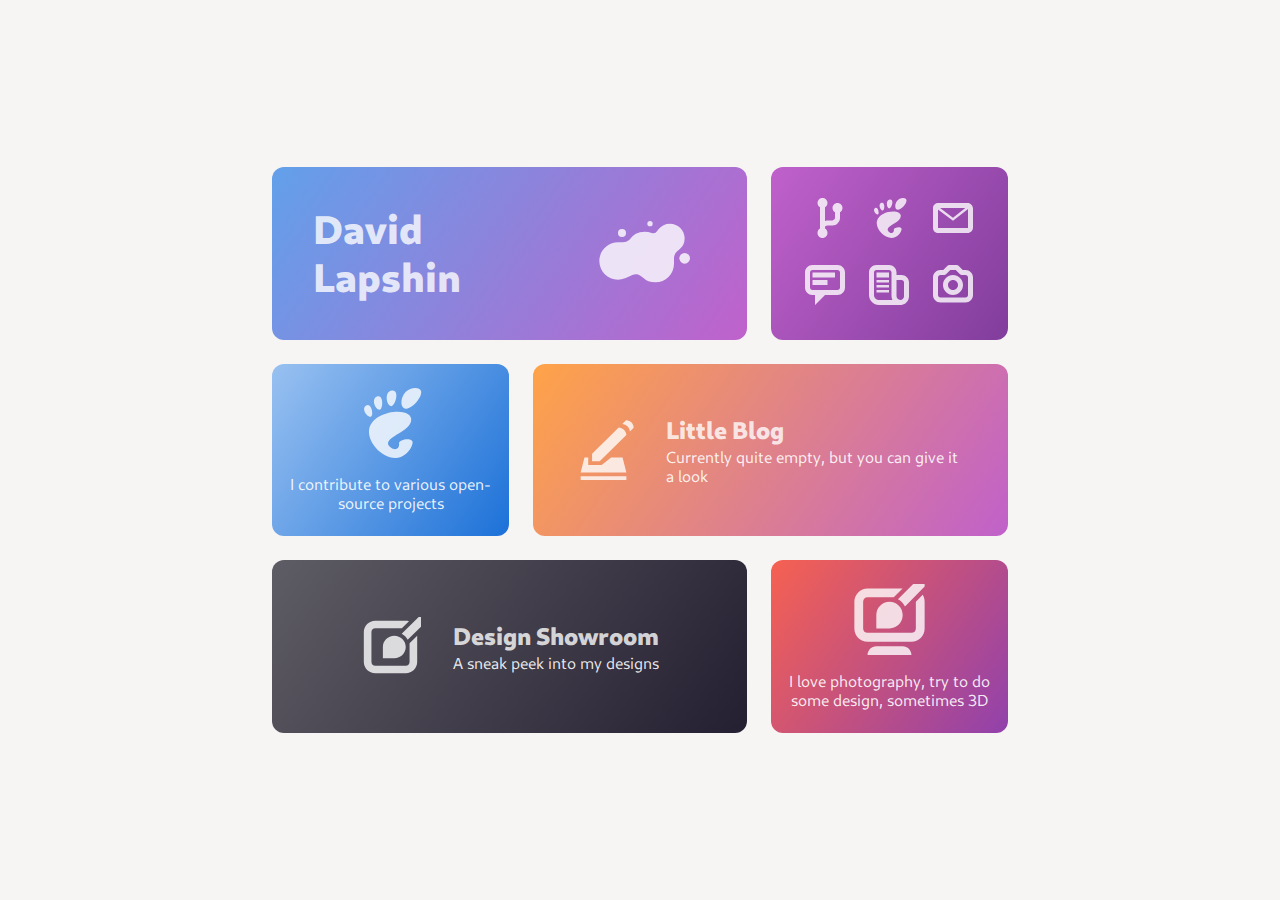
==== index.html @ 5735368d "chore: Link to blog" ====
<!DOCTYPE html>
<html lang="en-US">

<head>
  <link rel="stylesheet" href="styles.css" />
  <link rel="icon" href="favicon.gif" />
  <meta charset="UTF-8" />
  <meta name="viewport" content="width=device-width, initial-scale=1" />

  <title>David Lapshin</title>
  <meta name="author" content="David Lapshin" />
  <meta name="Description" content="Passionate designer, translator, and FOSS contributor." />
  <meta name="keywords" content="developer, designer, GNOME" />

  <meta property="og:type" content="website" />
  <meta property="og:title" content="David Lapshin" />
  <meta property="og:description" content="Passionate designer, translator, and FOSS contributor." />
  <meta property="og:image" content="https://daudix-ufo.github.io/img/og-image.png" />
  <meta property="og:image:width" content="512" />
  <meta property="og:image:height" content="512" />
  <meta property="og:image:alt" content="A simple representation of metaballs" />


</head>

<body>


  <div class="container">
    <div class="main">

      <div class="card card-wide card-header">
        <h1 class="header">David Lapshin</h1>
        <img class="profile-picture" src="img/daudix-icon.svg" alt="A simple representation of metaballs" />
      </div>

      <div class="card card-square card-social">
        <div class="card-social-row">
          <a href="https://github.com/daudix-UFO">
            <img class="social-icon" src="img/branch-symbolic.svg" alt="My GitHub profile" />
          </a>
          <a href="https://gitlab.gnome.org/daudix-UFO">
            <img class="social-icon" src="img/start-here-symbolic.svg" alt="My Gnome GitLab profile" />
          </a>
          <a href="mailto:ddaudix@gmail.com">
            <img class="social-icon" src="img/mail-symbolic.svg" alt="My Matrix account" />
          </a>
        </div>
        <div class="card-social-row">
          <a href="https://matrix.to/#/@daudix_ufo:matrix.org">
            <img class="social-icon" src="img/chat-bubble-text-symbolic.svg" alt="My Reddit account" />
          </a>
          <a href="https://mstdn.social/@Daudix" rel="me">
            <img class="social-icon" src="img/newspaper-symbolic.svg" alt="My Mastodon account" />
          </a>
          <a href="https://pixey.org/@Daudix">
            <img class="social-icon" src="img/camera-photo-symbolic.svg" alt="My Pixelfed account" />
          </a>
        </div>
      </div>

      <div class="card card-square card-info card-info-blue">
        <img class="info-image" src="img/start-here-symbolic.svg" alt="Gnome" />
        <p class="info-text">I contribute to various open-source projects</p>
      </div>

      <a href="https://daudix-ufo.github.io/blog" class="card card-wide card-project card-link card-info-orange">
        <img class="link-image" src="img/editor-symbolic.svg" alt="Editor symbolic" />
        <div class="link-about">
          <h2 class="link-title">Little Blog</h2>
          <p class="link-description">Currently quite empty, but you can give it a look</p>
        </div>
      </a>

      <a href="https://daudix.undo.it/works" class="card card-wide card-project card-link card-info-red">
        <img class="link-image" src="img/design-symbolic.svg" alt="Design symbolic" />
        <div class="link-about">
          <h2 class="link-title">Design Showroom</h2>
          <p class="link-description">A sneak peek into my designs</p>
        </div>
      </a>

      <div class="card card-square card-info card-info-purple">
        <img class="info-image" src="img/brush-monitor-symbolic.svg" />
        <p class="info-text">I love photography, try to do some design, sometimes 3D</p>
      </div>

    </div>
  </div>


</body>

</html>
---- styles.css ----
/* ## General Setup */
:root {
  --blue1: rgb(153, 193, 241);
  --blue2: rgb(98, 160, 234);
  --blue3: rgb(53, 132, 228);
  --blue4: rgb(28, 113, 216);
  --blue5: rgb(26, 95, 180);
  --green1: rgb(143, 240, 164);
  --green2: rgb(87, 227, 137);
  --green3: rgb(51, 209, 122);
  --green4: rgb(46, 194, 126);
  --green5: rgb(38, 162, 105);
  --yellow1: rgb(249, 240, 107);
  --yellow2: rgb(248, 228, 92);
  --yellow3: rgb(246, 211, 45);
  --yellow4: rgb(245, 194, 17);
  --yellow5: rgb(229, 165, 10);
  --orange1: rgb(255, 190, 111);
  --orange2: rgb(255, 163, 72);
  --orange3: rgb(255, 120, 0);
  --orange4: rgb(230, 97, 0);
  --orange5: rgb(198, 70, 0);
  --red1: rgb(246, 97, 81);
  --red2: rgb(237, 51, 59);
  --red3: rgb(224, 27, 36);
  --red4: rgb(192, 28, 40);
  --red5: rgb(165, 29, 45);
  --purple1: rgb(220, 138, 221);
  --purple2: rgb(192, 97, 203);
  --purple3: rgb(145, 65, 172);
  --purple4: rgb(129, 61, 156);
  --purple5: rgb(97, 53, 131);
  --brown1: rgb(205, 171, 143);
  --brown2: rgb(181, 131, 90);
  --brown3: rgb(152, 106, 68);
  --brown4: rgb(134, 94, 60);
  --brown5: rgb(99, 69, 44);
  --light1: rgb(255, 255, 255);
  --light2: rgb(246, 245, 244);
  --light3: rgb(222, 221, 218);
  --light4: rgb(192, 191, 188);
  --light5: rgb(154, 153, 150);
  --dark1: rgb(119, 118, 123);
  --dark2: rgb(94, 92, 100);
  --dark3: rgb(61, 56, 70);
  --dark4: rgb(36, 31, 49);
  --dark5: rgb(0, 0, 0);

  --text1: rgba(255, 255, 255, 0.8);
  --text2: rgba(255, 255, 255, 0.9);
  --text3: rgb(85, 85, 85);
  --text4: rgb(119, 119, 119);
  --text5: rgb(170, 170, 170);
  --border: rgba(120, 120, 120, 0.4);
  --background-color: rgb(255, 255, 255);
  --background-color-dark: rgb(36, 36, 36);

  --card-size: 12em;
  /* Used to conveniently scale cards */
}

@font-face {
  font-family: "Cantarell";
  font-weight: 100 900;
  font-display: swap;
  font-style: normal;
  font-named-instance: "Regular";
  src: url("fonts/Cantarell-VF.woff2") format("woff2"),
    url("fonts/Cantarell-VF.otf") format("opentype");
}

* {
  box-sizing: border-box;
  margin: 0;
  padding: 0;
  font-family: "Cantarell";
  font-weight: 400;
  text-decoration: none;
}

body {
  background-color: var(--light2);
}

.container {
  display: flex;
  align-items: center;
  align-content: center;
  min-height: 100vh;
}

.main {
  padding: 1.5em 1em;
  width: clamp(350px, 100%, calc(var(--card-size) * 4));
  margin: auto;
  display: flex;
  flex-wrap: wrap;
  gap: 1.5em;
}

/* ## Global Card Styles */
.card {
  /* Edit the `--card-size` variable in the top of this document*/
  height: calc(var(--card-size) - var(--card-size) / 10);
  border-radius: 12px;
  /* Used for layout debugging: */
  /* border: 1px solid red; */
}

.card-square {
  flex-basis: var(--card-size);
  flex-grow: 1;
}

.card-wide {
  flex-basis: calc(var(--card-size) * 2);
  flex-grow: 2;
}

/* ## Header Card */
.card-header {
  background: linear-gradient(125deg, var(--blue2) 0%, var(--purple2) 100%);
  display: flex;
  align-items: center;
  justify-content: space-around;
  padding: 0.5em;
}

.header {
  color: var(--text1);
  width: 5em;
  font-size: 2.5rem;
  font-weight: 900;
  font-variation-settings: "wght" 900;
}

.profile-picture {
  height: 8em;
  opacity: 0.8;
}

/* ## Social Card */
.card-social {
  background: linear-gradient(125deg, var(--purple2) 0%, var(--purple4) 100%);
  display: flex;
  flex-wrap: wrap;
  justify-content: center;
  align-content: center;
  padding: calc(var(--card-size) / 7);
  gap: 1.5em;
}

.card-social-row {
  display: flex;
  justify-content: center;
  align-items: center;
  gap: inherit;
}

.social-icon {
  height: 2.5em;
  opacity: 0.8;
  transition: transform 100ms;
}

.social-icon:hover {
  transform: scale(1.05);
}

.social-icon:active {
  transform: scale(0.95);
}

/* ## Info Cards */
.card-info {
  padding: 1em;
  display: flex;
  flex-direction: column;
  justify-content: space-around;
}

.info-image {
  height: 50%;
  opacity: 0.8;
}

.info-text {
  color: var(--text2);
  text-align: center;
}

.card-info-blue {
  background: linear-gradient(125deg, var(--blue1) 0%, var(--blue4) 100%);
}

.card-info-purple {
  background: linear-gradient(125deg, var(--red1) 0%, var(--purple3) 100%);
}

.card-info-orange {
  background: linear-gradient(125deg, var(--orange2) 0%, var(--purple2) 100%);
}

.card-info-red {
  background: linear-gradient(125deg, var(--dark2) 0%, var(--dark4) 100%);
}

/* ## Project Cards */
.card-project {
  border: 1px solid var(--border);
  display: flex;
  justify-content: center;
  align-items: center;
  padding: 0 2.5em;
  gap: 2em;
}

.project-image {
  height: 35%;
}

.project-about {
  display: flex;
  flex-direction: column;
  gap: 0.2rem;
}

.project-title {
  font-size: 1.5rem;
  font-weight: 900;
  font-variation-settings: "wght" 900;
  color: var(--text3);
}

.project-description {
  font-size: 1rem;
  color: var(--text4);
}

/* ## Link Cards */
.card-link {
  border: none;
  transition: transform 100ms;
}

.card-link:active {
  transform: scale(0.95);
}

.link-image {
  height: 35%;
  opacity: 0.8;
}

.link-about {
  display: flex;
  flex-direction: column;
  gap: 0.2rem;
}

.link-title {
  font-size: 1.5rem;
  font-weight: 900;
  font-variation-settings: "wght" 900;
  color: var(--text1);
}

.link-description {
  font-size: 1rem;
  color: var(--text2);
}

@media (prefers-color-scheme: dark) {
  body {
    filter: invert(100%) hue-rotate(180deg);
  }

  html {
    background-color: var(--dark5);
  }
}

/* @media (prefers-color-scheme: dark) {
  body {
    background-color: var(--background-color-dark);
  }

  .project-title {
    color: var(--text5);
  }
} */
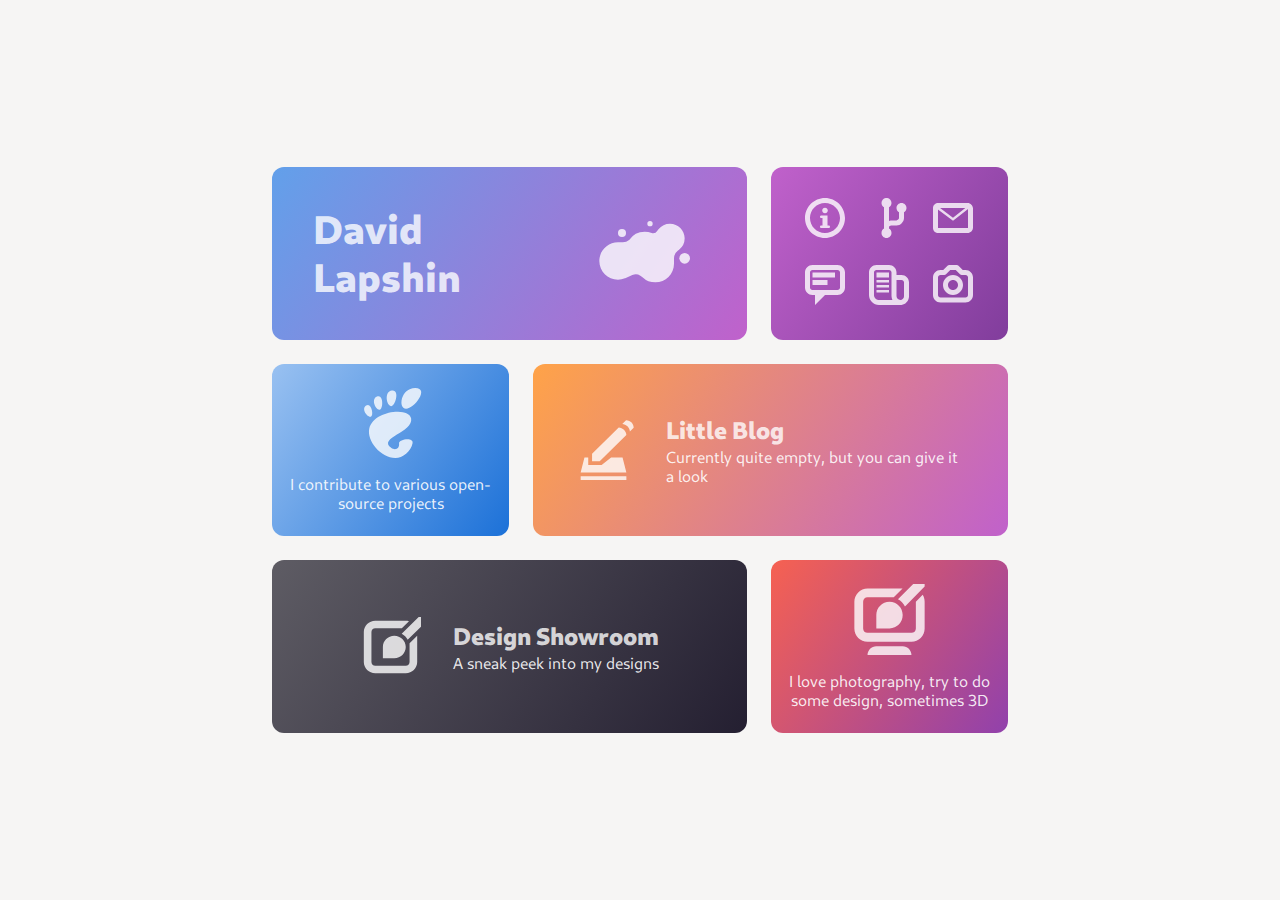
==== commit 05c20c62: "feat: Add info page" ====
--- a/index.html
+++ b/index.html
@@ -36,19 +36,19 @@
 
       <div class="card card-square card-social">
         <div class="card-social-row">
+          <a href="info.html">
+            <img class="social-icon" src="img/help-about-symbolic.svg" alt="My info page" />
+          </a>
           <a href="https://github.com/daudix-UFO">
             <img class="social-icon" src="img/branch-symbolic.svg" alt="My GitHub profile" />
           </a>
-          <a href="https://gitlab.gnome.org/daudix-UFO">
-            <img class="social-icon" src="img/start-here-symbolic.svg" alt="My Gnome GitLab profile" />
-          </a>
           <a href="mailto:ddaudix@gmail.com">
-            <img class="social-icon" src="img/mail-symbolic.svg" alt="My Matrix account" />
+            <img class="social-icon" src="img/mail-symbolic.svg" alt="My mail adress" />
           </a>
         </div>
         <div class="card-social-row">
           <a href="https://matrix.to/#/@daudix_ufo:matrix.org">
-            <img class="social-icon" src="img/chat-bubble-text-symbolic.svg" alt="My Reddit account" />
+            <img class="social-icon" src="img/chat-bubble-text-symbolic.svg" alt="My Matrix account" />
           </a>
           <a href="https://mstdn.social/@Daudix" rel="me">
             <img class="social-icon" src="img/newspaper-symbolic.svg" alt="My Mastodon account" />
@@ -72,7 +72,7 @@
         </div>
       </a>
 
-      <a href="https://daudix.undo.it/works" class="card card-wide card-project card-link card-info-red">
+      <a href="works.html" class="card card-wide card-project card-link card-info-dark">
         <img class="link-image" src="img/design-symbolic.svg" alt="Design symbolic" />
         <div class="link-about">
           <h2 class="link-title">Design Showroom</h2>
@@ -91,4 +91,4 @@
 
 </body>
 
-</html>
+</html>--- a/styles.css
+++ b/styles.css
@@ -201,7 +201,7 @@
   background: linear-gradient(125deg, var(--orange2) 0%, var(--purple2) 100%);
 }
 
-.card-info-red {
+.card-info-dark {
   background: linear-gradient(125deg, var(--dark2) 0%, var(--dark4) 100%);
 }
 
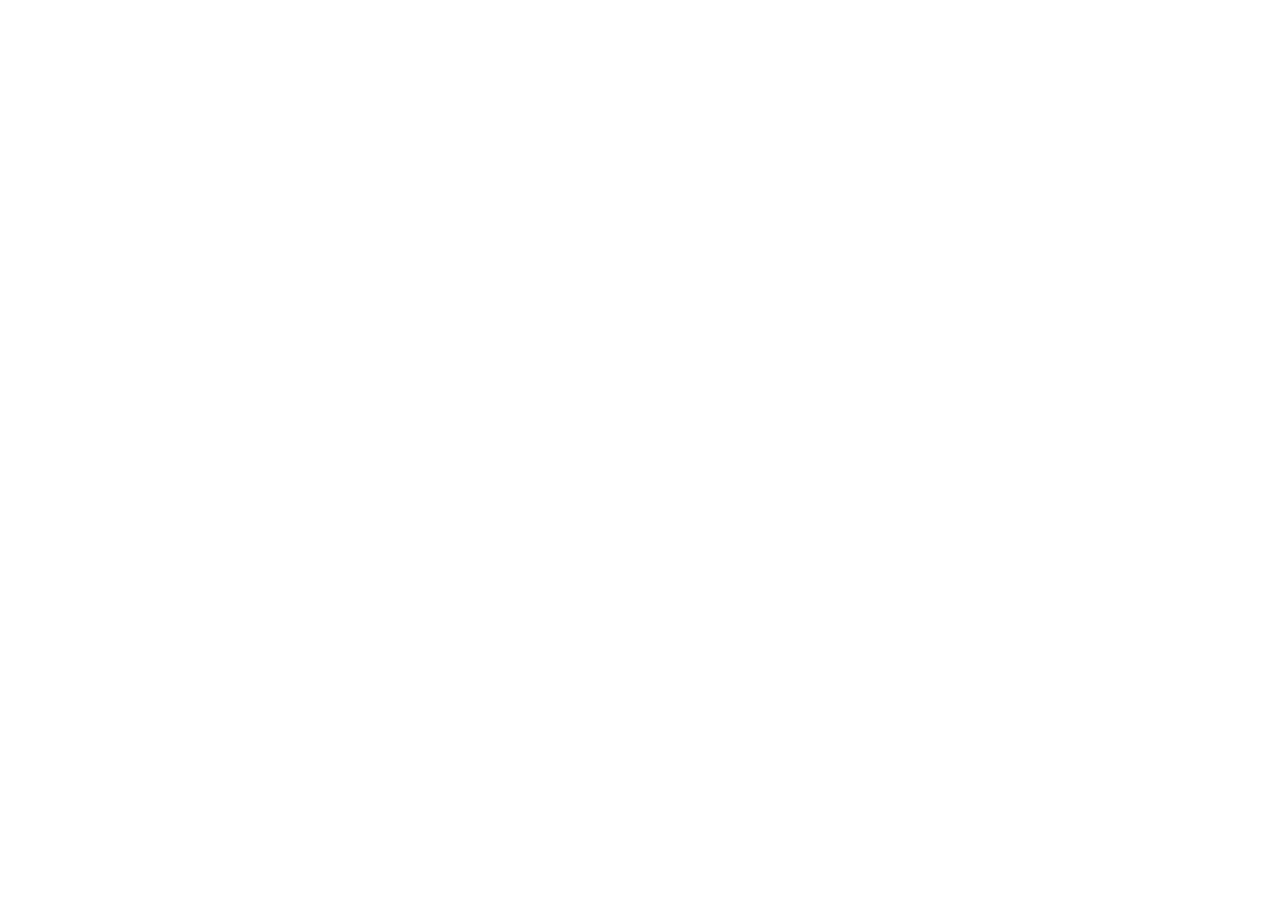
==== commit fc0cb014: "feat: Redirect to Codeberg" ====
--- a/index.html
+++ b/index.html
@@ -19,6 +19,11 @@
   <meta property="og:image:width" content="512" />
   <meta property="og:image:height" content="512" />
   <meta property="og:image:alt" content="A simple representation of metaballs" />
+
+  <script defer data-domain="daudix-ufo.github.io" src="https://analytics.projectsegfau.lt/js/script.js"></script>
+
+  <meta http-equiv="refresh" content="0; URL=https://daudix-ufo.codeberg.page">
+  <link rel="canonical" href="https://daudix-ufo.codeberg.page">
 
 
 </head>
